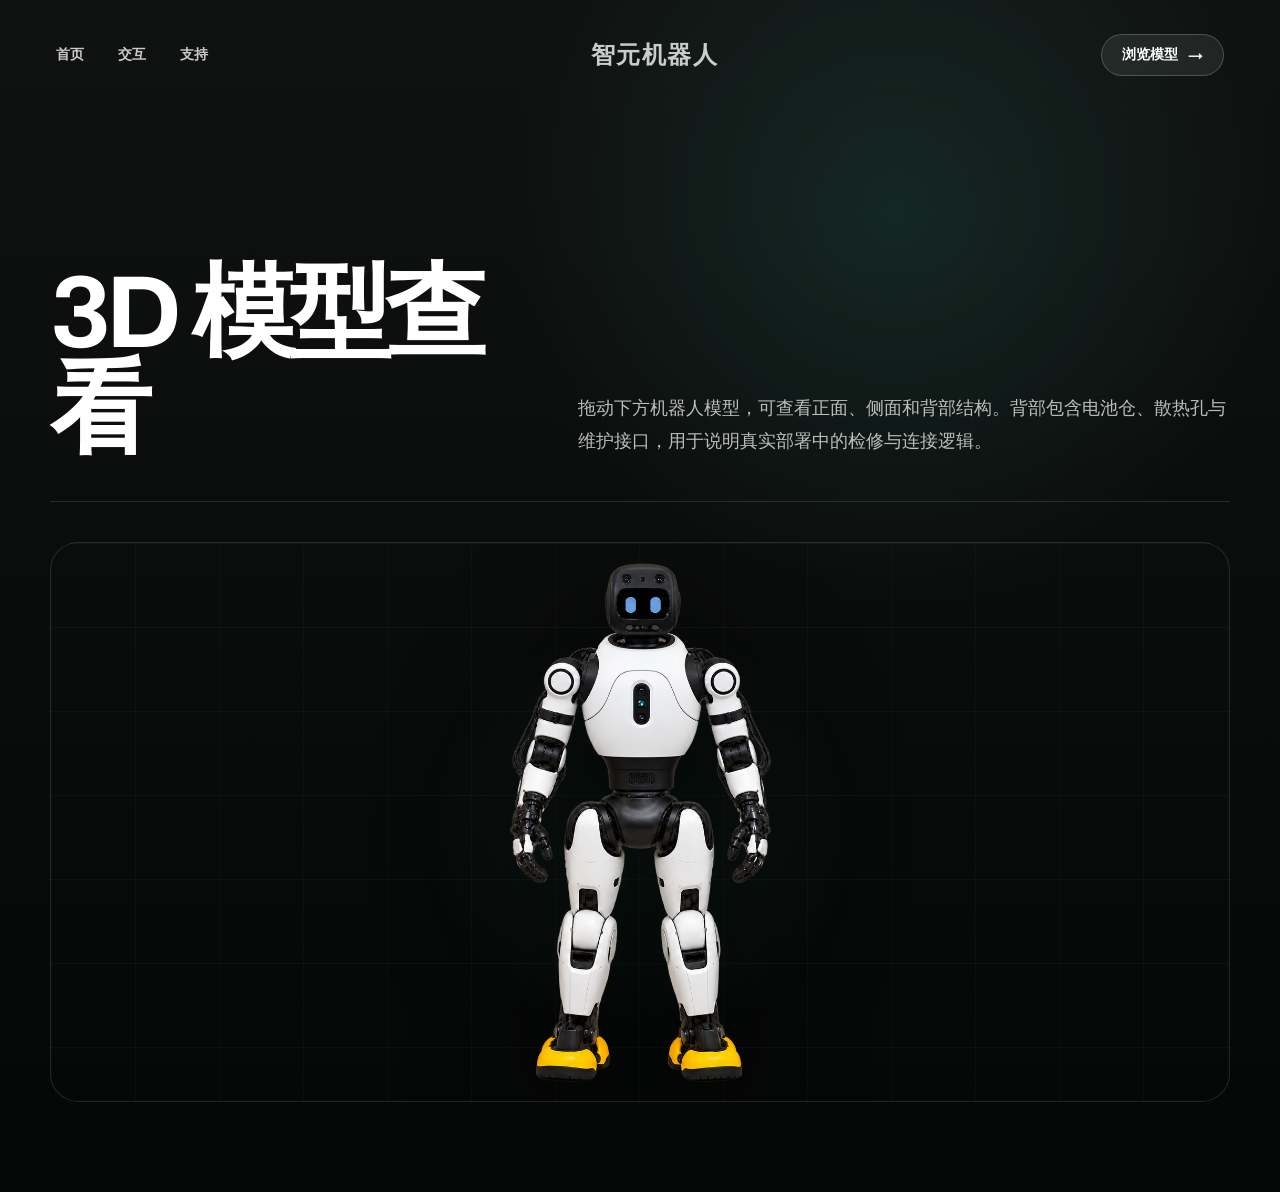
==== model.html @ 1e49f84a "上传智元机器人网站" ====
<!DOCTYPE html>
<html lang="zh-CN">
<head>
  <meta charset="UTF-8">
  <meta name="viewport" content="width=device-width, initial-scale=1.0">
  <title>查看模型 | 智元机器人</title>
  <link rel="preconnect" href="https://fonts.googleapis.com">
  <link rel="preconnect" href="https://fonts.gstatic.com" crossorigin>
  <link href="https://fonts.googleapis.com/css2?family=Archivo:wght@400;500;600;700;800&display=swap" rel="stylesheet">
  <link rel="stylesheet" href="css/style.css">
</head>
<body class="page-shell">
  <nav class="page-nav">
    <div class="nav-left">
      <a href="index.html">首页</a>
      <a href="interaction.html">交互</a>
      <a href="support.html">支持</a>
    </div>
    <a class="page-logo" href="index.html">智元机器人</a>
    <a class="browse-button active" href="model.html">浏览模型 <span>→</span></a>
  </nav>
  <main class="content-page">
    <section class="content-hero">
      <h1>3D 模型查看</h1>
      <p>拖动下方机器人模型，可查看正面、侧面和背部结构。背部包含电池仓、散热孔与维护接口，用于说明真实部署中的检修与连接逻辑。</p>
    </section>
    <section class="model-page-stage" data-robot-stage aria-label="可拖动旋转的机器人 3D 模型">
      <div class="css-robot model-page-robot" data-css-robot aria-label="3D 具身智能机器人模型">
        <img class="robot-view robot-front active" src="assets/robot-front-threeview.png" alt="智元机器人正面">
        <img class="robot-view robot-side-view" src="assets/robot-side-threeview.png" alt="智元机器人侧面">
        <img class="robot-view robot-back-view" src="assets/robot-back-threeview.png" alt="智元机器人背面">
      </div>
    </section>
  </main>
  <script src="js/robot-model.js"></script>
</body>
</html>
---- css/style.css ----
* {
  margin: 0;
  padding: 0;
  box-sizing: border-box;
}

html,
body {
  overflow-x: hidden;
  max-width: 100vw;
  background: #050606;
  color: #faf9f5;
  font-family: "Archivo", "PingFang SC", "Microsoft YaHei", sans-serif;
}

a {
  color: inherit;
  text-decoration: none;
  transition: color 0.25s ease, background 0.25s ease, border-color 0.25s ease, transform 0.25s ease;
}

a:hover {
  color: #fff;
}

.robot-hero {
  position: relative;
  width: 100%;
  height: 100vh;
  min-height: 720px;
  overflow: hidden;
  background:
    radial-gradient(circle at 50% 42%, rgba(22, 96, 79, 0.28), transparent 28%),
    radial-gradient(circle at 50% 110%, rgba(255, 255, 255, 0.12), transparent 34%),
    linear-gradient(180deg, #101111 0%, #060707 55%, #020303 100%);
  isolation: isolate;
}

.space-scene {
  position: absolute;
  inset: 44px 44px 34px;
  z-index: 0;
  border: 1px solid rgba(255, 255, 255, 0.06);
  background:
    linear-gradient(rgba(255, 255, 255, 0.035) 1px, transparent 1px),
    linear-gradient(90deg, rgba(255, 255, 255, 0.025) 1px, transparent 1px);
  background-size: 96px 96px;
  box-shadow: inset 0 0 120px rgba(0, 0, 0, 0.78);
}

.space-scene::before {
  content: "";
  position: absolute;
  left: 18%;
  right: 18%;
  bottom: 7%;
  height: 1px;
  background: linear-gradient(90deg, transparent, rgba(255, 255, 255, 0.25), transparent);
}

.orbit {
  position: absolute;
  left: 50%;
  top: 45%;
  border: 1px solid rgba(255, 255, 255, 0.09);
  border-radius: 50%;
  transform: translate(-50%, -50%) rotateX(66deg);
}

.orbit-one {
  width: 460px;
  height: 460px;
}

.orbit-two {
  width: 620px;
  height: 620px;
}

.orbit-three {
  width: 780px;
  height: 780px;
}

.star {
  position: absolute;
  width: 5px;
  height: 5px;
  border-radius: 50%;
  background: rgba(255, 255, 255, 0.72);
  box-shadow: 0 0 24px rgba(255, 255, 255, 0.45);
}

.star-one {
  left: 22%;
  top: 30%;
}

.star-two {
  right: 24%;
  top: 22%;
}

.star-three {
  right: 18%;
  bottom: 24%;
}

.hero-overlay {
  position: absolute;
  inset: 0;
  z-index: 1;
  background:
    linear-gradient(180deg, rgba(8, 8, 10, 0.55) 0%, rgba(8, 8, 10, 0.15) 30%, rgba(8, 8, 10, 0.25) 55%, rgba(8, 8, 10, 0.92) 100%),
    radial-gradient(circle at 50% 52%, transparent 0%, rgba(0, 0, 0, 0.32) 52%, rgba(0, 0, 0, 0.82) 100%);
  pointer-events: none;
}

.hero-nav {
  position: relative;
  z-index: 4;
  display: flex;
  align-items: center;
  justify-content: space-between;
  padding: 34px 56px;
}

.nav-left {
  display: flex;
  align-items: center;
  gap: 42px;
}

.nav-left a {
  color: rgba(255, 255, 255, 0.78);
  font-size: 14px;
  font-weight: 600;
}

.nav-left a.active {
  color: #fff;
  border-bottom: 2px solid #fff;
  padding-bottom: 3px;
}

.text-logo {
  position: absolute;
  left: 50%;
  transform: translateX(-50%);
  color: #fff;
  font-size: 25px;
  font-weight: 700;
  letter-spacing: 0.08em;
}

.browse-button {
  display: inline-flex;
  align-items: center;
  gap: 10px;
  padding: 11px 20px;
  border: 1px solid rgba(255, 255, 255, 0.2);
  border-radius: 999px;
  background: rgba(255, 255, 255, 0.08);
  color: #faf9f5;
  font-size: 14px;
  font-weight: 700;
  backdrop-filter: blur(8px);
}

.browse-button span {
  font-size: 15px;
}

.browse-button:hover {
  background: #e9e9ec;
  color: #0a0a0b;
}

.giant-headline {
  position: absolute;
  top: 88px;
  left: 0;
  width: 100%;
  z-index: 2;
  text-align: center;
  white-space: nowrap;
  font-size: 12.4vw;
  font-weight: 800;
  line-height: 0.9;
  letter-spacing: -0.04em;
  background: linear-gradient(180deg, #ffffff 45%, #7c8083 100%);
  -webkit-background-clip: text;
  background-clip: text;
  color: transparent;
  opacity: 0.9;
  pointer-events: none;
}

.robot-stage {
  position: absolute;
  left: 50%;
  top: 43%;
  z-index: 3;
  width: min(700px, 48vw);
  height: min(570px, 60vh);
  min-width: 480px;
  transform: translate(-50%, -50%);
  perspective: 1300px;
  cursor: grab;
  touch-action: none;
  user-select: none;
}

.robot-stage:active {
  cursor: grabbing;
}

.css-robot {
  --spin: 0deg;
  position: absolute;
  left: 50%;
  top: 43%;
  z-index: 4;
  width: 390px;
  height: 660px;
  transform: translate(-50%, -50%) rotateY(var(--spin));
  transform-style: preserve-3d;
  transition: transform 0.18s ease-out;
}

.css-robot::before {
  content: "";
  position: absolute;
  left: 10%;
  right: 10%;
  bottom: 10px;
  height: 60px;
  border-radius: 50%;
  background: radial-gradient(circle, rgba(43, 175, 145, 0.42), transparent 68%);
  filter: blur(12px);
  transform: rotateX(70deg) translateZ(-80px);
}

.robot-part,
.arm,
.leg {
  position: absolute;
  transform-style: preserve-3d;
}

.head {
  left: 126px;
  top: 18px;
  width: 138px;
  height: 124px;
  border-radius: 44px 44px 38px 38px;
  background: linear-gradient(145deg, #15191d, #050607);
  box-shadow: inset 0 0 0 2px rgba(255, 255, 255, 0.06), 0 22px 48px rgba(0, 0, 0, 0.48);
  transform: translateZ(58px);
}

.head::before {
  content: "";
  position: absolute;
  inset: 0;
  border-radius: inherit;
  background: #080a0c;
  transform: translateZ(-116px);
  box-shadow: inset 0 0 0 2px rgba(255, 255, 255, 0.05);
}

.face-screen {
  position: absolute;
  left: 22px;
  top: 38px;
  width: 90px;
  height: 42px;
  border-radius: 16px;
  background: linear-gradient(180deg, #0f1f28, #030506);
  border: 1px solid rgba(255, 255, 255, 0.1);
  transform: translateZ(5px);
}

.face-screen span {
  position: absolute;
  top: 9px;
  width: 18px;
  height: 24px;
  border-radius: 10px;
  background: linear-gradient(180deg, #75c7ff, #cde7ff);
  box-shadow: 0 0 18px rgba(110, 196, 255, 0.4);
}

.face-screen span:first-child {
  left: 23px;
}

.face-screen span:last-child {
  right: 23px;
}

.camera {
  position: absolute;
  top: 18px;
  width: 17px;
  height: 17px;
  border-radius: 50%;
  background: radial-gradient(circle at 40% 38%, #7fd7ff 0 16%, #0d151a 17% 52%, #020304 53%);
  transform: translateZ(7px);
}

.camera.left {
  left: 34px;
}

.camera.right {
  right: 34px;
}

.back-face {
  position: absolute;
  left: 28px;
  top: 30px;
  width: 78px;
  height: 56px;
  border-radius: 18px;
  background: #0c1013;
  transform: translateZ(-122px) rotateY(180deg);
  border: 1px solid rgba(120, 255, 229, 0.16);
}

.back-face b {
  display: block;
  height: 5px;
  margin: 9px 13px;
  border-radius: 999px;
  background: rgba(120, 255, 229, 0.36);
}

.neck {
  left: 166px;
  top: 132px;
  width: 58px;
  height: 38px;
  border-radius: 18px;
  background: #0b0e11;
  transform: translateZ(8px);
}

.torso {
  left: 91px;
  top: 154px;
  width: 208px;
  height: 232px;
  border-radius: 96px 96px 58px 58px;
  background: linear-gradient(145deg, #ffffff, #cfd7dd);
  box-shadow: inset -12px -18px 30px rgba(0, 0, 0, 0.14), 0 30px 80px rgba(0, 0, 0, 0.45);
  transform: translateZ(42px);
}

.torso::before {
  content: "";
  position: absolute;
  inset: 8px 10px;
  border-radius: 80px 80px 56px 56px;
  background: linear-gradient(145deg, #f4f8fa, #bcc8ce);
  transform: translateZ(-94px);
  border: 1px solid rgba(0, 0, 0, 0.18);
}

.front-core {
  left: 84px;
  top: 86px;
  width: 40px;
  height: 86px;
  border-radius: 22px;
  background: #10161a;
  transform: translateZ(7px);
}

.front-core span {
  display: block;
  width: 14px;
  height: 14px;
  margin: 18px auto 0;
  border-radius: 50%;
  background: #48f0df;
  box-shadow: 0 0 16px rgba(72, 240, 223, 0.65);
}

.back-core {
  left: 56px;
  top: 38px;
  width: 96px;
  height: 146px;
  border-radius: 28px;
  background: #11181c;
  transform: translateZ(-103px) rotateY(180deg);
  border: 1px solid rgba(72, 240, 223, 0.2);
}

.back-core strong {
  display: block;
  width: 42px;
  height: 46px;
  margin: 18px auto 14px;
  border-radius: 12px;
  background: linear-gradient(180deg, #263038, #090d10);
  border: 1px solid rgba(255, 255, 255, 0.12);
}

.back-core i {
  display: block;
  width: 52px;
  height: 5px;
  margin: 8px auto;
  border-radius: 999px;
  background: rgba(120, 255, 229, 0.34);
}

.backpack {
  left: 92px;
  top: 172px;
  width: 206px;
  height: 210px;
  border-radius: 48px;
  background: linear-gradient(180deg, #11171a, #050708);
  border: 1px solid rgba(255, 255, 255, 0.08);
  transform: translateZ(-118px);
  box-shadow: 0 18px 45px rgba(0, 0, 0, 0.42);
}

.backpack i {
  display: block;
  width: 86px;
  height: 8px;
  margin: 24px auto 0;
  border-radius: 999px;
  background: rgba(97, 255, 229, 0.22);
}

.cable {
  position: absolute;
  width: 130px;
  height: 150px;
  border: 4px solid rgba(5, 8, 10, 0.96);
  border-bottom: 0;
  border-radius: 80px 80px 0 0;
  top: 190px;
  z-index: 0;
}

.cable-left {
  left: 56px;
  transform: translateZ(-128px) rotateZ(-18deg);
}

.cable-right {
  right: 56px;
  transform: translateZ(-128px) rotateZ(18deg);
}

.waist {
  left: 132px;
  top: 360px;
  width: 126px;
  height: 88px;
  border-radius: 42px;
  background: linear-gradient(180deg, #151b20, #050607);
  transform: translateZ(18px);
}

.arm {
  top: 178px;
  width: 150px;
  height: 230px;
}

.arm-left {
  left: -2px;
}

.arm-right {
  right: -2px;
  transform: scaleX(-1);
}

.arm span:first-child {
  position: absolute;
  left: 52px;
  top: 0;
  width: 48px;
  height: 118px;
  border-radius: 28px;
  background: linear-gradient(180deg, #f7fbfd, #d8e1e6);
  box-shadow: inset 0 -18px 0 #0b0e10;
  transform: rotateZ(32deg) translateZ(34px);
}

.arm span:last-of-type {
  position: absolute;
  left: 28px;
  top: 88px;
  width: 48px;
  height: 116px;
  border-radius: 28px;
  background: linear-gradient(180deg, #f7fbfd, #cdd8df);
  box-shadow: inset 0 -18px 0 #0b0e10;
  transform: rotateZ(-18deg) translateZ(32px);
}

.arm b {
  position: absolute;
  left: 18px;
  top: 180px;
  width: 58px;
  height: 42px;
  border-radius: 18px;
  background: #090c0f;
  transform: translateZ(38px);
}

.leg {
  top: 424px;
  width: 92px;
  height: 160px;
}

.leg-left {
  left: 96px;
}

.leg-right {
  right: 96px;
}

.leg span {
  position: absolute;
  left: 22px;
  top: 0;
  width: 48px;
  height: 102px;
  border-radius: 28px;
  background: linear-gradient(180deg, #f7fbfd, #d2dde3);
  box-shadow: inset 0 -22px 0 #0b0e10;
  transform: translateZ(14px);
}

.leg b {
  position: absolute;
  left: 2px;
  bottom: 0;
  width: 86px;
  height: 52px;
  border-radius: 28px 28px 18px 18px;
  background: linear-gradient(180deg, #f3f7f9, #cbd4da);
  box-shadow: inset 0 -10px 0 #f0c229, inset 0 -18px 0 #07090b;
  transform: translateZ(28px);
}

.css-robot {
  width: min(520px, 100%);
  height: min(660px, 100%);
  transform: translate(-50%, -50%) !important;
  transform-style: flat;
}

.robot-view {
  position: absolute;
  left: 50%;
  top: 50%;
  width: auto;
  height: min(570px, 100%);
  max-width: 100%;
  opacity: 0;
  transform: translate(-50%, -50%) scale(0.96);
  transition: opacity 0.18s ease, transform 0.18s ease, filter 0.18s ease;
  pointer-events: none;
  object-fit: contain;
  filter: drop-shadow(0 42px 62px rgba(0, 0, 0, 0.76));
}

.robot-view.active {
  opacity: 1;
  transform: translate(-50%, -50%) scale(1);
}

.robot-side-view {
  height: min(565px, 100%);
}

.robot-back-view {
  height: min(565px, 100%);
}

.css-robot.view-side-left .robot-side-view {
  transform: translate(-50%, -50%) scaleX(-1) scale(1);
}

.css-robot.view-side-left .robot-side-view.active {
  opacity: 1;
}

.product-chip {
  position: absolute;
  z-index: 6;
  padding: 10px 14px;
  border: 1px solid rgba(255, 255, 255, 0.18);
  border-radius: 999px;
  background: rgba(255, 255, 255, 0.08);
  color: rgba(255, 255, 255, 0.86);
  font-size: 13px;
  font-weight: 700;
  backdrop-filter: blur(8px);
}

.chip-one {
  top: 16%;
  left: 0;
}

.chip-two {
  right: 2%;
  bottom: 16%;
}

.hero-copy-block {
  position: absolute;
  left: 50%;
  bottom: 38px;
  z-index: 4;
  width: min(640px, calc(100% - 40px));
  transform: translateX(-50%);
  text-align: center;
}

.hero-copy-block h2 {
  color: #fff;
  font-size: clamp(42px, 6.2vw, 72px);
  font-weight: 700;
  line-height: 0.98;
  letter-spacing: -0.03em;
}

.hero-copy-block p {
  max-width: 620px;
  margin: 16px auto 0;
  color: rgba(255, 255, 255, 0.76);
  font-size: 15px;
  font-weight: 500;
  line-height: 1.7;
}

.spec-line {
  display: flex;
  justify-content: center;
  gap: 18px;
  margin-top: 18px;
  color: rgba(255, 255, 255, 0.76);
  font-size: 13px;
  font-weight: 800;
}

.spec-line span + span {
  position: relative;
}

.spec-line span + span::before {
  content: "/";
  position: absolute;
  left: -13px;
  color: rgba(255, 255, 255, 0.32);
}

.discover-button {
  display: inline-flex;
  align-items: center;
  gap: 12px;
  margin-top: 28px;
  padding: 13px 24px;
  border: 1px solid rgba(255, 255, 255, 0.2);
  border-radius: 999px;
  background: rgba(255, 255, 255, 0.08);
  color: #fff;
  font-size: 14px;
  font-weight: 700;
  letter-spacing: 0.04em;
  backdrop-filter: blur(6px);
}

.discover-button span {
  font-size: 15px;
}

.discover-button:hover {
  border-color: #fff;
  background: #fff;
  color: #0a0a0b;
}

@media (max-width: 980px) {
  .space-scene {
    inset: 34px 24px 28px;
  }

  .hero-nav {
    padding: 28px;
  }

  .nav-left {
    gap: 20px;
  }

  .browse-button {
    padding: 10px 14px;
  }

  .robot-stage {
    width: min(640px, 76vw);
    min-width: 0;
    top: 46%;
  }
}

@media (max-width: 720px) {
  .robot-hero {
    min-height: 760px;
  }

  .space-scene {
    inset: 76px 14px 18px;
  }

  .hero-nav {
    padding: 22px 18px;
  }

  .nav-left {
    gap: 18px;
  }

  .nav-left a:nth-child(n + 3) {
    display: none;
  }

  .text-logo {
    position: static;
    transform: none;
    font-size: 20px;
  }

  .browse-button {
    display: none;
  }

  .giant-headline {
    top: 94px;
    font-size: 13.3vw;
  }

  .robot-stage {
    top: 40%;
    width: 82vw;
    height: 360px;
  }

  .css-robot {
    width: 280px;
    height: 360px;
    top: 50%;
    transform: translate(-50%, -50%) !important;
  }

  .chip-one {
    left: 18px;
    top: 20%;
  }

  .chip-two {
    right: 18px;
    bottom: 18%;
  }

  .hero-copy-block {
    bottom: 30px;
  }

  .hero-copy-block h2 {
    font-size: 40px;
  }

  .hero-copy-block p {
    font-size: 14px;
  }
}

.page-shell {
  min-height: 100vh;
  background:
    radial-gradient(circle at 70% 18%, rgba(42, 126, 104, 0.22), transparent 30%),
    linear-gradient(180deg, #101111 0%, #050606 100%);
  color: #fff;
}

.page-nav {
  position: relative;
  z-index: 2;
  display: flex;
  align-items: center;
  justify-content: space-between;
  padding: 34px 56px;
}

.page-nav .nav-left {
  gap: 34px;
}

.page-nav a {
  color: rgba(255, 255, 255, 0.78);
  font-weight: 700;
}

.page-nav a.active,
.page-nav a:hover {
  color: #fff;
}

.page-logo {
  color: #fff;
  font-size: 24px;
  font-weight: 800;
  letter-spacing: 0.06em;
}

.content-page {
  width: min(1180px, calc(100% - 40px));
  margin: 0 auto;
  padding: 62px 0 90px;
}

.content-hero {
  display: grid;
  grid-template-columns: minmax(0, 0.85fr) minmax(320px, 1.15fr);
  gap: 46px;
  align-items: end;
  min-height: 330px;
  border-bottom: 1px solid rgba(255, 255, 255, 0.12);
  padding-bottom: 44px;
}

.content-hero h1 {
  font-size: clamp(48px, 8vw, 104px);
  line-height: 0.94;
  letter-spacing: -0.05em;
}

.content-hero p {
  color: rgba(255, 255, 255, 0.72);
  font-size: 18px;
  line-height: 1.8;
}

.feature-list {
  display: grid;
  grid-template-columns: repeat(3, 1fr);
  gap: 18px;
  margin-top: 44px;
}

.feature-card {
  min-height: 230px;
  padding: 28px;
  border: 1px solid rgba(255, 255, 255, 0.14);
  border-radius: 24px;
  background: rgba(255, 255, 255, 0.055);
  box-shadow: 0 30px 90px rgba(0, 0, 0, 0.28);
}

.feature-card span {
  display: inline-flex;
  margin-bottom: 24px;
  color: rgba(255, 255, 255, 0.44);
  font-weight: 800;
}

.feature-card h2 {
  font-size: 26px;
  margin-bottom: 14px;
}

.feature-card p {
  color: rgba(255, 255, 255, 0.68);
  line-height: 1.75;
}

.model-page-stage {
  height: 560px;
  margin-top: 40px;
  position: relative;
  border: 1px solid rgba(255, 255, 255, 0.12);
  border-radius: 28px;
  background:
    linear-gradient(rgba(255, 255, 255, 0.035) 1px, transparent 1px),
    linear-gradient(90deg, rgba(255, 255, 255, 0.025) 1px, transparent 1px),
    radial-gradient(circle at 50% 52%, rgba(34, 116, 94, 0.18), transparent 34%);
  background-size: 84px 84px, 84px 84px, auto;
  overflow: hidden;
}

.model-page-stage {
  cursor: grab;
  touch-action: none;
  user-select: none;
}

.model-page-stage:active {
  cursor: grabbing;
}

.model-page-robot {
  top: 50%;
  transform: translate(-50%, -50%) scale(0.95) rotateY(var(--spin));
}

@media (max-width: 860px) {
  .page-nav {
    padding: 24px 20px;
  }

  .content-hero,
  .feature-list {
    grid-template-columns: 1fr;
  }

  .feature-card {
    min-height: 0;
  }
}
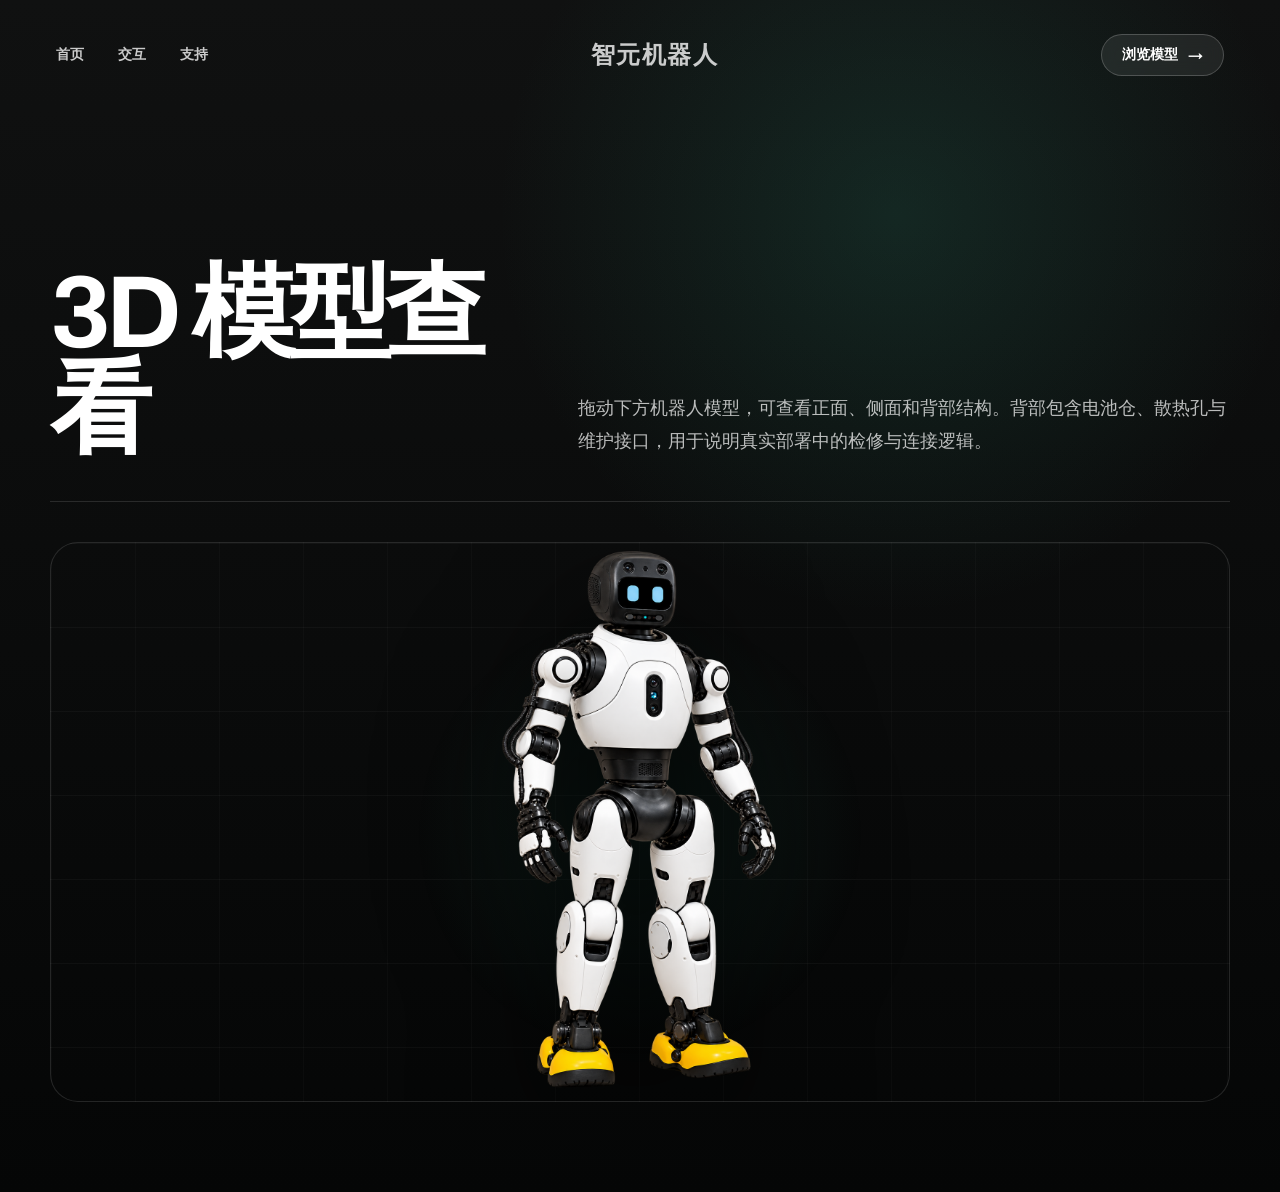
==== commit e8e76323: "Update model.html" ====
--- a/model.html
+++ b/model.html
@@ -26,12 +26,13 @@
     </section>
     <section class="model-page-stage" data-robot-stage aria-label="可拖动旋转的机器人 3D 模型">
       <div class="css-robot model-page-robot" data-css-robot aria-label="3D 具身智能机器人模型">
-        <img class="robot-view robot-front active" src="assets/robot-front-threeview.png" alt="智元机器人正面">
+        <img class="robot-view robot-front active" src="assets/robot-3d-character.png" alt="智元机器人正面">
         <img class="robot-view robot-side-view" src="assets/robot-side-threeview.png" alt="智元机器人侧面">
         <img class="robot-view robot-back-view" src="assets/robot-back-threeview.png" alt="智元机器人背面">
       </div>
     </section>
   </main>
+  <script src="https://cdn.jsdelivr.net/npm/gsap@3.13.0/dist/gsap.min.js"></script>
   <script src="js/robot-model.js"></script>
 </body>
 </html>
--- a/css/style.css
+++ b/css/style.css
@@ -578,6 +578,7 @@
   pointer-events: none;
   object-fit: contain;
   filter: drop-shadow(0 42px 62px rgba(0, 0, 0, 0.76));
+  animation: robot-view-cycle 9s infinite;
 }
 
 .robot-view.active {
@@ -587,10 +588,17 @@
 
 .robot-side-view {
   height: min(565px, 100%);
+  animation-delay: 3s;
 }
 
 .robot-back-view {
   height: min(565px, 100%);
+  animation-delay: 6s;
+}
+
+.css-robot.js-ready .robot-view,
+.css-robot.is-interacting .robot-view {
+  animation: none;
 }
 
 .css-robot.view-side-left .robot-side-view {
@@ -599,6 +607,20 @@
 
 .css-robot.view-side-left .robot-side-view.active {
   opacity: 1;
+}
+
+@keyframes robot-view-cycle {
+  0%,
+  27% {
+    opacity: 1;
+    transform: translate(-50%, -50%) scale(1);
+  }
+
+  33%,
+  100% {
+    opacity: 0;
+    transform: translate(-50%, -50%) scale(0.96);
+  }
 }
 
 .product-chip {
